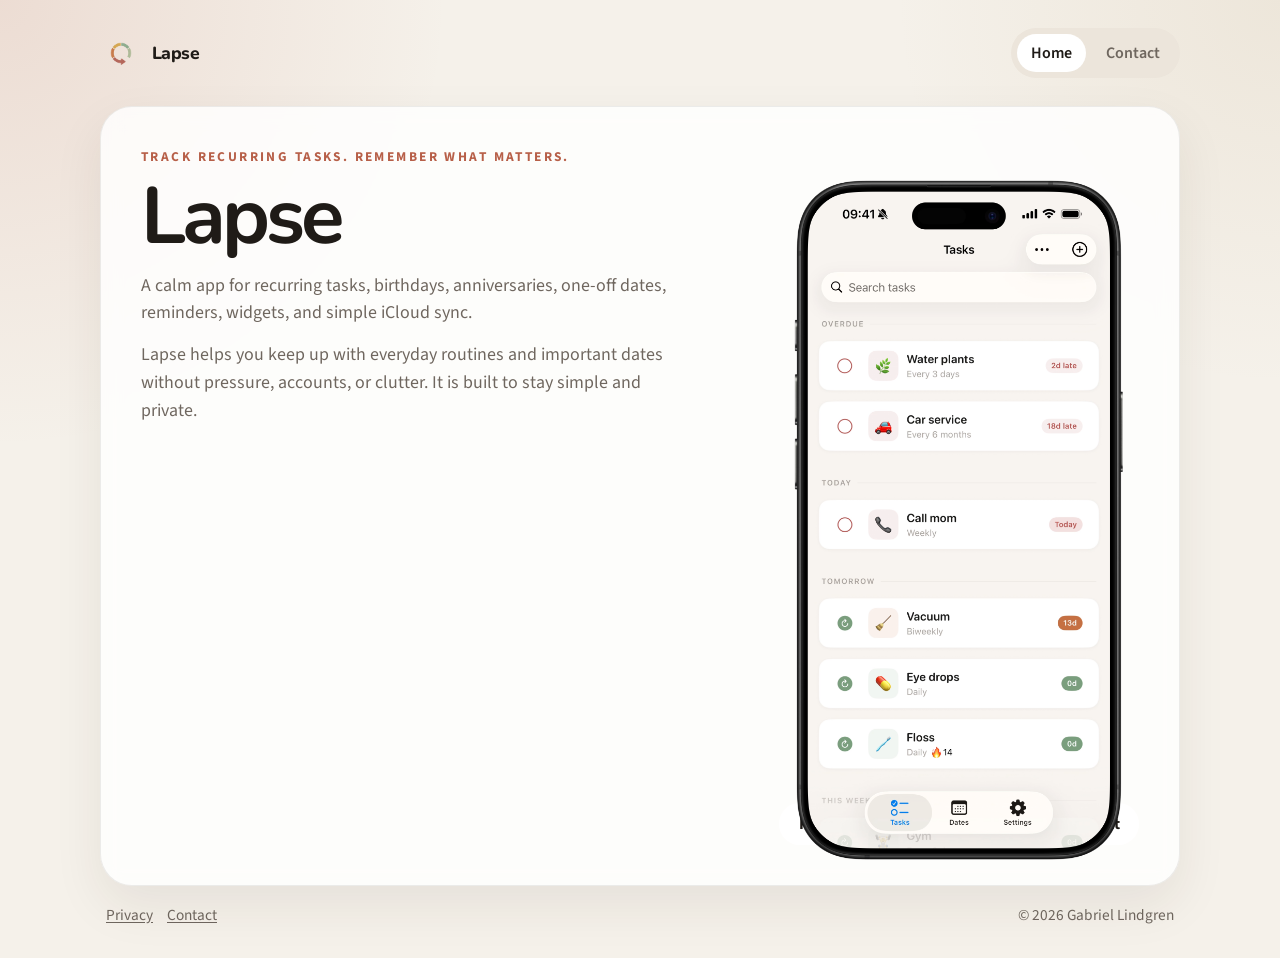
==== index.html @ 219c1d40 "Polish Lapse website structure and support pages" ====
<!doctype html>
<html lang="en">
<head>
  <meta charset="utf-8">
  <meta name="viewport" content="width=device-width, initial-scale=1">
  <title>Lapse</title>
  <meta
    name="description"
    content="Lapse is a simple app for recurring tasks, important dates, reminders, widgets, and private iCloud sync."
  >
  <link rel="preconnect" href="https://fonts.googleapis.com">
  <link rel="preconnect" href="https://fonts.gstatic.com" crossorigin>
  <link
    href="https://fonts.googleapis.com/css2?family=Nunito:wght@600;700;800&family=Source+Sans+3:wght@400;500;600&display=swap"
    rel="stylesheet"
  >
  <link rel="icon" type="image/png" href="images/branding/favicon-32x32.png">
  <link rel="stylesheet" href="styles.css">
</head>
<body>
  <div class="site-shell">
    <header class="site-header">
      <a class="brand" href="index.html" aria-label="Lapse home">
        <img class="brand-logo" src="images/branding/logo-transparent.png" alt="" aria-hidden="true">
        <span>Lapse</span>
      </a>

      <nav class="site-nav" aria-label="Primary">
        <a href="index.html" aria-current="page">Home</a>
        <a href="contact.html">Contact</a>
      </nav>
    </header>

    <main class="home-layout">
      <section>
        <p class="eyebrow">Track recurring tasks. Remember what matters.</p>
        <h1>Lapse</h1>
        <p class="lead">
          A calm app for recurring tasks, birthdays, anniversaries, one-off dates, reminders,
          widgets, and simple iCloud sync.
        </p>
        <p class="body-copy">
          Lapse helps you keep up with everyday routines and important dates without pressure,
          accounts, or clutter. It is built to stay simple and private.
        </p>
      </section>

      <section class="slideshow-panel" aria-label="Lapse screenshots">
        <div class="slides">
          <figure class="slide is-active">
            <img src="images/screenshots/1.png" alt="Lapse tasks screen showing recurring tasks at a glance.">
          </figure>
          <figure class="slide">
            <img src="images/screenshots/2.png" alt="Lapse dates screen with upcoming birthdays and anniversaries.">
          </figure>
          <figure class="slide">
            <img src="images/screenshots/3.png" alt="Lapse task detail screen with history and logging.">
          </figure>
          <figure class="slide">
            <img src="images/screenshots/4.png" alt="Lapse date editor screen with reminder settings.">
          </figure>
          <figure class="slide">
            <img src="images/screenshots/5.png" alt="Lapse widget on the iPhone Home Screen.">
          </figure>
        </div>

        <div class="slideshow-controls" aria-label="Screenshot controls">
          <button class="control-button" type="button" data-direction="-1" aria-label="Previous screenshot">Prev</button>
          <div class="slide-dots" role="tablist" aria-label="Choose screenshot">
            <button class="slide-dot is-active" type="button" role="tab" aria-selected="true" aria-label="Show screenshot 1"></button>
            <button class="slide-dot" type="button" role="tab" aria-selected="false" aria-label="Show screenshot 2"></button>
            <button class="slide-dot" type="button" role="tab" aria-selected="false" aria-label="Show screenshot 3"></button>
            <button class="slide-dot" type="button" role="tab" aria-selected="false" aria-label="Show screenshot 4"></button>
            <button class="slide-dot" type="button" role="tab" aria-selected="false" aria-label="Show screenshot 5"></button>
          </div>
          <button class="control-button" type="button" data-direction="1" aria-label="Next screenshot">Next</button>
        </div>
      </section>
    </main>

    <footer class="site-footer">
      <div class="site-footer-links">
        <a href="privacy.html">Privacy</a>
        <a href="contact.html">Contact</a>
      </div>
      <p>&copy; 2026 Gabriel Lindgren</p>
    </footer>
  </div>

  <script>
    (() => {
      const panel = document.querySelector(".slideshow-panel");
      if (!panel) return;

      const slides = Array.from(panel.querySelectorAll(".slide"));
      const dots = Array.from(panel.querySelectorAll(".slide-dot"));
      const buttons = Array.from(panel.querySelectorAll(".control-button"));
      const prefersReducedMotion = window.matchMedia("(prefers-reduced-motion: reduce)").matches;
      let currentIndex = 0;
      let timerId = null;

      const showSlide = (index) => {
        currentIndex = (index + slides.length) % slides.length;

        slides.forEach((slide, slideIndex) => {
          slide.classList.toggle("is-active", slideIndex === currentIndex);
        });

        dots.forEach((dot, dotIndex) => {
          const isActive = dotIndex === currentIndex;
          dot.classList.toggle("is-active", isActive);
          dot.setAttribute("aria-selected", String(isActive));
        });
      };

      const restartTimer = () => {
        if (prefersReducedMotion) return;
        window.clearInterval(timerId);
        timerId = window.setInterval(() => showSlide(currentIndex + 1), 3500);
      };

      dots.forEach((dot, index) => {
        dot.addEventListener("click", () => {
          showSlide(index);
          restartTimer();
        });
      });

      buttons.forEach((button) => {
        button.addEventListener("click", () => {
          const direction = Number(button.dataset.direction || 1);
          showSlide(currentIndex + direction);
          restartTimer();
        });
      });

      panel.addEventListener("mouseenter", () => window.clearInterval(timerId));
      panel.addEventListener("mouseleave", restartTimer);

      showSlide(0);
      restartTimer();
    })();
  </script>
</body>
</html>
---- styles.css ----
:root {
  --page-bg: #f5f1ea;
  --panel-bg: rgba(255, 255, 255, 0.82);
  --panel-border: rgba(36, 30, 24, 0.08);
  --text-primary: #1f1b17;
  --text-secondary: #6f675f;
  --accent: #b75f48;
  --pill-bg: #ece5db;
  --shadow: 0 20px 50px rgba(47, 35, 22, 0.08);
}

*,
*::before,
*::after {
  box-sizing: border-box;
}

html {
  scroll-behavior: smooth;
}

body {
  margin: 0;
  min-height: 100vh;
  font-family: "Source Sans 3", -apple-system, BlinkMacSystemFont, sans-serif;
  color: var(--text-primary);
  background-color: var(--page-bg);
  background-image: radial-gradient(circle at top left, rgba(183, 95, 72, 0.14), transparent 28rem),
    radial-gradient(circle at right top, rgba(189, 164, 122, 0.14), transparent 24rem);
  background-repeat: no-repeat;
  background-size: 100% 100%;
}

a {
  color: inherit;
  text-decoration: none;
}

img {
  display: block;
  max-width: 100%;
}

.site-shell {
  max-width: 1120px;
  margin: 0 auto;
  padding: 28px 20px 32px;
}

.site-header {
  display: flex;
  flex-wrap: wrap;
  align-items: center;
  justify-content: space-between;
  gap: 16px;
  margin-bottom: 28px;
}

.brand {
  display: inline-flex;
  align-items: center;
  gap: 10px;
  font-family: "Nunito", -apple-system, BlinkMacSystemFont, sans-serif;
  font-size: 1.1rem;
  font-weight: 800;
  letter-spacing: -0.03em;
}

.brand-logo {
  width: 42px;
  height: 42px;
  object-fit: contain;
}

.site-nav {
  display: inline-flex;
  flex-wrap: wrap;
  gap: 6px;
  padding: 6px;
  border-radius: 999px;
  background: var(--pill-bg);
}

.site-nav a {
  padding: 8px 14px;
  border-radius: 999px;
  color: var(--text-secondary);
  font-weight: 600;
}

.site-nav a[aria-current="page"] {
  background: #ffffff;
  color: var(--text-primary);
}

.home-layout,
.privacy-layout {
  border: 1px solid var(--panel-border);
  border-radius: 32px;
  background: var(--panel-bg);
  box-shadow: var(--shadow);
  backdrop-filter: blur(10px);
}

.home-layout {
  display: grid;
  grid-template-columns: minmax(0, 1fr) minmax(280px, 360px);
  gap: 36px;
  align-items: start;
  padding: 40px;
}

.home-layout h1,
.privacy-card h1 {
  margin: 0;
  font-family: "Nunito", -apple-system, BlinkMacSystemFont, sans-serif;
  font-size: clamp(3rem, 7vw, 5rem);
  line-height: 0.92;
  letter-spacing: -0.05em;
}

.eyebrow {
  margin: 0 0 14px;
  color: var(--accent);
  font-size: 0.84rem;
  font-weight: 700;
  letter-spacing: 0.18em;
  text-transform: uppercase;
}

.lead,
.body-copy,
.privacy-card p {
  max-width: 34rem;
  color: var(--text-secondary);
  font-size: 1.12rem;
  line-height: 1.55;
}

.lead {
  margin: 18px 0 0;
}

.body-copy {
  margin: 14px 0 0;
}

.slideshow-panel {
  display: grid;
  gap: 16px;
}

.slides {
  position: relative;
  min-height: 640px;
  padding: 14px;
}

.slide {
  position: absolute;
  inset: 14px;
  display: grid;
  place-items: start center;
  margin: 0;
  opacity: 0;
  transition: opacity 180ms ease;
  pointer-events: none;
}

.slide.is-active {
  opacity: 1;
}

.slide img {
  width: 100%;
  height: auto;
  max-height: 100%;
  object-fit: contain;
}

.slideshow-controls {
  display: flex;
  align-items: center;
  justify-content: space-between;
  gap: 12px;
}

.control-button {
  min-width: 72px;
  min-height: 42px;
  padding: 0 16px;
  border: 0;
  border-radius: 999px;
  background: #ffffff;
  color: var(--text-primary);
  font: inherit;
  font-weight: 700;
  cursor: pointer;
}

.slide-dots {
  display: flex;
  align-items: center;
  justify-content: center;
  gap: 10px;
  flex: 1;
}

.slide-dot {
  width: 10px;
  height: 10px;
  padding: 0;
  border: 0;
  border-radius: 50%;
  background: rgba(31, 27, 23, 0.2);
  cursor: pointer;
}

.slide-dot.is-active {
  background: var(--text-primary);
}

.privacy-layout {
  padding: 40px;
}

.privacy-card {
  max-width: 620px;
}

.privacy-card p {
  margin: 14px 0 0;
}

.privacy-note {
  margin-top: 24px;
  font-size: 0.98rem;
}

.contact-button {
  display: inline-flex;
  align-items: center;
  justify-content: center;
  min-height: 48px;
  padding: 0 22px;
  border-radius: 999px;
  background: var(--accent);
  color: #ffffff;
  font-weight: 700;
  letter-spacing: 0.01em;
  box-shadow: 0 12px 28px rgba(183, 95, 72, 0.24);
}

.site-footer {
  display: flex;
  flex-wrap: wrap;
  align-items: center;
  justify-content: space-between;
  gap: 12px;
  padding: 18px 6px 0;
  color: var(--text-secondary);
  font-size: 0.96rem;
}

.site-footer-links {
  display: inline-flex;
  flex-wrap: wrap;
  gap: 14px;
}

.site-footer-links a {
  text-decoration: underline;
  text-underline-offset: 0.14em;
}

.site-footer p {
  margin: 0;
}

@media (max-width: 900px) {
  .home-layout {
    grid-template-columns: 1fr;
    padding: 28px;
  }

  .slideshow-panel {
    max-width: 360px;
    width: 100%;
  }

  .slides {
    min-height: 620px;
  }
}

@media (max-width: 640px) {
  .site-shell {
    padding: 20px 14px 24px;
  }

  .site-header {
    align-items: flex-start;
    margin-bottom: 18px;
  }

  .home-layout,
  .privacy-layout {
    border-radius: 24px;
  }

  .home-layout,
  .privacy-layout {
    padding: 20px;
  }

  .slides {
    min-height: 520px;
    border-radius: 24px;
  }

  .slideshow-controls {
    flex-wrap: wrap;
    justify-content: center;
  }

  .control-button {
    min-width: 64px;
  }

  .site-footer {
    align-items: flex-start;
    flex-direction: column;
  }
}
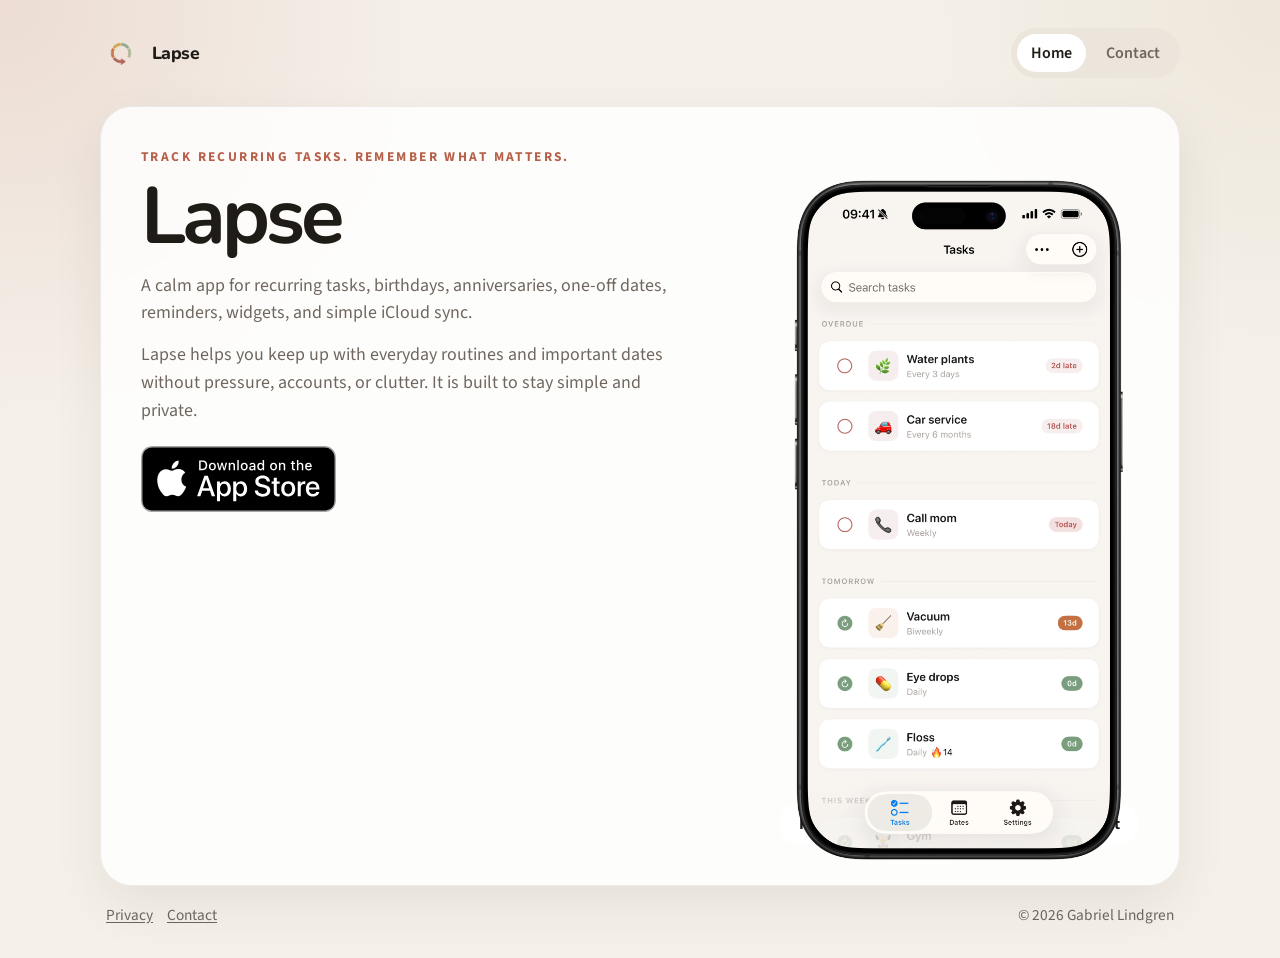
==== commit 217fe754: "Add App Store badge to homepage" ====
--- a/index.html
+++ b/index.html
@@ -43,6 +43,16 @@
           Lapse helps you keep up with everyday routines and important dates without pressure,
           accounts, or clutter. It is built to stay simple and private.
         </p>
+        <a
+          class="app-store-badge"
+          href="https://apps.apple.com/app/id6761615657"
+          aria-label="Download Lapse on the App Store"
+        >
+          <img
+            src="images/branding/Download_on_the_App_Store_Badge_US-UK_RGB_blk_092917.svg"
+            alt="Download on the App Store"
+          >
+        </a>
       </section>
 
       <section class="slideshow-panel" aria-label="Lapse screenshots">
--- a/styles.css
+++ b/styles.css
@@ -143,6 +143,17 @@
 
 .body-copy {
   margin: 14px 0 0;
+}
+
+.app-store-badge {
+  display: inline-block;
+  margin-top: 22px;
+}
+
+.app-store-badge img {
+  width: clamp(165px, 22vw, 195px);
+  max-width: 100%;
+  height: auto;
 }
 
 .slideshow-panel {
